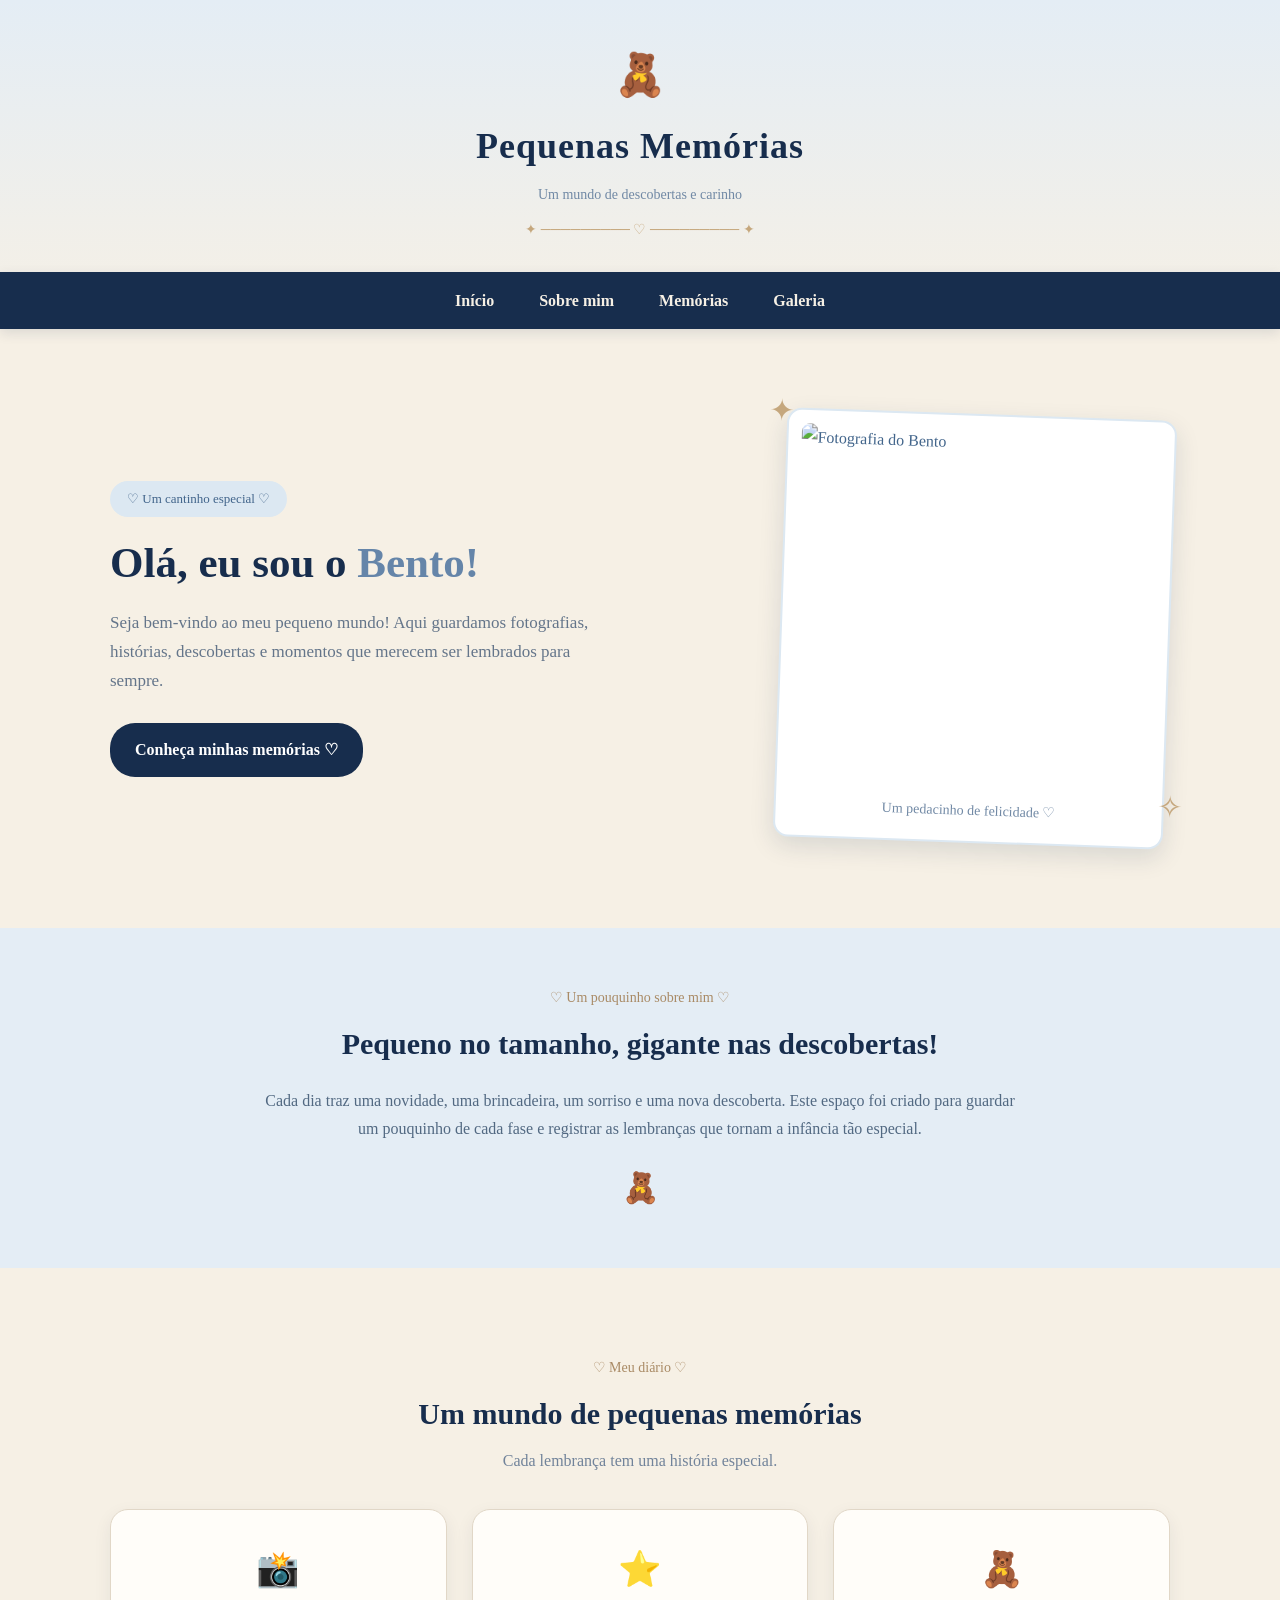
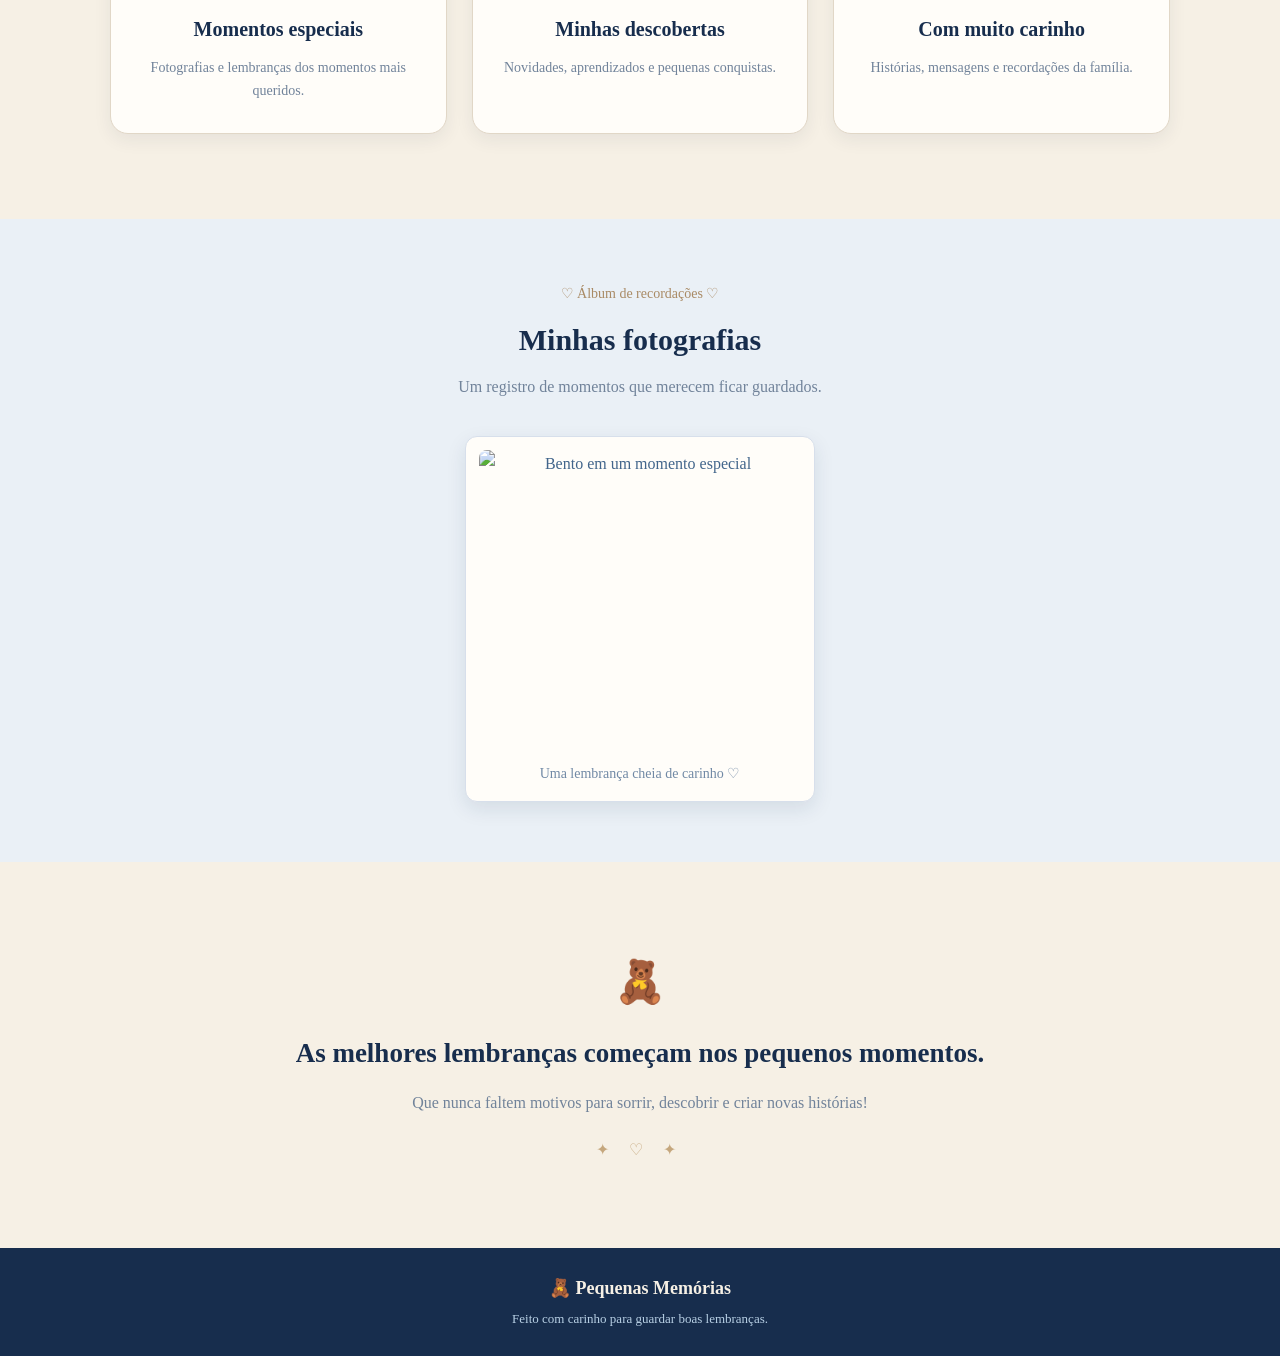
==== index.html @ eced53f0 "Atualiza identidade visual do blog Pequenas Memórias" ====
<!DOCTYPE html>
<html lang="pt-BR">

<head>
    <meta charset="UTF-8">
    <meta name="viewport" content="width=device-width, initial-scale=1.0">

    <meta name="description"
        content="Pequenas Memórias: um diário de infância cheio de carinho e descobertas.">

    <title>Pequenas Memórias | Bento 🧸</title>

    <link rel="stylesheet" href="style.css">
</head>

<body>

    <!-- CABEÇALHO -->
    <header id="inicio">

        <div class="logo">
            <span class="ursinho">🧸</span>

            <h1>Pequenas Memórias</h1>

            <p>Um mundo de descobertas e carinho</p>

            <div class="detalhe-cabecalho">
                ✦ ───────── ♡ ───────── ✦
            </div>
        </div>

        <!-- MENU -->
        <nav>
            <ul>
                <li><a href="#inicio">Início</a></li>
                <li><a href="#sobre">Sobre mim</a></li>
                <li><a href="#memorias">Memórias</a></li>
                <li><a href="#galeria">Galeria</a></li>
            </ul>
        </nav>

    </header>

    <main>

        <!-- APRESENTAÇÃO -->
        <section class="apresentacao">

            <div class="apresentacao-texto">

                <span class="etiqueta">♡ Um cantinho especial ♡</span>

                <h2>Olá, eu sou o <span>Bento!</span></h2>

                <p>
                    Seja bem-vindo ao meu pequeno mundo!
                    Aqui guardamos fotografias, histórias,
                    descobertas e momentos que merecem
                    ser lembrados para sempre.
                </p>

                <a href="#memorias" class="botao">
                    Conheça minhas memórias ♡
                </a>

            </div>

            <div class="foto-principal">

                <span class="estrela estrela-1">✦</span>

                <img src="bento.jpeg" alt="Fotografia do Bento">

                <span class="legenda-foto">
                    Um pedacinho de felicidade ♡
                </span>

                <span class="estrela estrela-2">✧</span>

            </div>

        </section>

        <!-- SOBRE MIM -->
        <section class="sobre" id="sobre">

            <div class="titulo-secao">

                <span>♡ Um pouquinho sobre mim ♡</span>

                <h2>Pequeno no tamanho, gigante nas descobertas!</h2>

            </div>

            <p>
                Cada dia traz uma novidade, uma brincadeira,
                um sorriso e uma nova descoberta.
                Este espaço foi criado para guardar um pouquinho
                de cada fase e registrar as lembranças
                que tornam a infância tão especial.
            </p>

            <span class="decoracao-urso">🧸</span>

        </section>

        <!-- MEMÓRIAS -->
        <section class="memorias" id="memorias">

            <div class="titulo-secao">

                <span>♡ Meu diário ♡</span>

                <h2>Um mundo de pequenas memórias</h2>

                <p>
                    Cada lembrança tem uma história especial.
                </p>

            </div>

            <div class="cards">

                <article class="card">

                    <div class="card-icone">📸</div>

                    <h3>Momentos especiais</h3>

                    <p>
                        Fotografias e lembranças
                        dos momentos mais queridos.
                    </p>

                </article>

                <article class="card">

                    <div class="card-icone">⭐</div>

                    <h3>Minhas descobertas</h3>

                    <p>
                        Novidades, aprendizados e
                        pequenas conquistas.
                    </p>

                </article>

                <article class="card">

                    <div class="card-icone">🧸</div>

                    <h3>Com muito carinho</h3>

                    <p>
                        Histórias, mensagens e
                        recordações da família.
                    </p>

                </article>

            </div>

        </section>

        <!-- GALERIA -->
        <section class="galeria" id="galeria">

            <div class="titulo-secao">

                <span>♡ Álbum de recordações ♡</span>

                <h2>Minhas fotografias</h2>

                <p>
                    Um registro de momentos que merecem
                    ficar guardados.
                </p>

            </div>

            <div class="galeria-destaque">

                <img src="bento.jpeg" alt="Bento em um momento especial">

                <p>Uma lembrança cheia de carinho ♡</p>

            </div>

        </section>

        <!-- MENSAGEM FINAL -->
        <section class="mensagem">

            <span>🧸</span>

            <h2>As melhores lembranças começam nos pequenos momentos.</h2>

            <p>
                Que nunca faltem motivos para sorrir,
                descobrir e criar novas histórias!
            </p>

            <div class="detalhe-final">
                ✦ ♡ ✦
            </div>

        </section>

    </main>

    <!-- RODAPÉ -->
    <footer>

        <p>🧸 Pequenas Memórias</p>

        <span>Feito com carinho para guardar boas lembranças.</span>

    </footer>

</body>
</html>
---- style.css ----
/* =====================================
   RESET GERAL
===================================== */

* {
    margin: 0;
    padding: 0;
    box-sizing: border-box;
}

html {
    scroll-behavior: smooth;
}

body {
    font-family: Georgia, 'Times New Roman', serif;
    background-color: #f6f0e5;
    color: #42658b;
    line-height: 1.7;
}

/* =====================================
   CABEÇALHO
===================================== */

header {
    background: linear-gradient(
        180deg,
        #e4edf5,
        #f6f0e5
    );

    text-align: center;
    padding-top: 25px;
}

.logo {
    padding: 15px;
}

.ursinho {
    font-size: 42px;
    display: block;
    margin-bottom: 5px;
}

.logo h1 {
    color: #172d4d;
    font-size: 36px;
    letter-spacing: 1px;
}

.logo p {
    color: #7189a5;
    font-size: 14px;
    margin-top: 5px;
}

.detalhe-cabecalho {
    color: #c5a77d;
    margin-top: 12px;
    font-size: 14px;
}

/* =====================================
   MENU
===================================== */

nav {
    background-color: #172d4d;
    padding: 15px;
    margin-top: 15px;
    box-shadow: 0 4px 12px rgba(23, 45, 77, 0.12);
}

nav ul {
    list-style: none;

    display: flex;
    justify-content: center;
    align-items: center;

    gap: 45px;
    flex-wrap: wrap;
}

nav a {
    text-decoration: none;
    color: #f6f0e5;
    font-size: 16px;
    font-weight: bold;
    transition: 0.3s;
}

nav a:hover {
    color: #b8d0e5;
}

/* =====================================
   APRESENTAÇÃO
===================================== */

.apresentacao {
    max-width: 1100px;
    margin: 65px auto;
    padding: 20px;

    display: flex;
    align-items: center;
    justify-content: space-between;
    gap: 60px;
}

.apresentacao-texto {
    flex: 1;
}

.etiqueta {
    display: inline-block;

    color: #42658b;
    background-color: #dce8f2;

    padding: 7px 17px;
    border-radius: 25px;

    font-size: 13px;
    margin-bottom: 18px;
}

.apresentacao-texto h2 {
    color: #172d4d;
    font-size: 43px;
    line-height: 1.3;
    margin-bottom: 18px;
}

.apresentacao-texto h2 span {
    color: #6585a9;
}

.apresentacao-texto p {
    font-size: 17px;
    color: #64758a;
    max-width: 480px;
    margin-bottom: 28px;
}

.botao {
    display: inline-block;

    text-decoration: none;

    background-color: #172d4d;
    color: #ffffff;

    padding: 13px 25px;
    border-radius: 25px;

    font-weight: bold;
    transition: 0.3s;
}

.botao:hover {
    background-color: #42658b;
    transform: translateY(-3px);
}

/* =====================================
   FOTO PRINCIPAL
===================================== */

.foto-principal {
    position: relative;
    width: 390px;
    flex-shrink: 0;

    background-color: #ffffff;
    padding: 13px 13px 18px;

    border: 2px solid #dce8f2;
    border-radius: 15px;

    box-shadow: 0 9px 25px rgba(23, 45, 77, 0.13);

    transform: rotate(2deg);
}

.foto-principal img {
    width: 100%;
    height: 360px;

    object-fit: cover;

    display: block;
    border-radius: 9px;
}

.legenda-foto {
    display: block;
    text-align: center;

    color: #7189a5;
    font-size: 14px;

    padding-top: 10px;
}

.estrela {
    position: absolute;
    color: #c5a77d;
    font-size: 30px;
}

.estrela-1 {
    top: -25px;
    left: -20px;
}

.estrela-2 {
    bottom: 15px;
    right: -20px;
}

/* =====================================
   TÍTULOS DAS SEÇÕES
===================================== */

.titulo-secao {
    text-align: center;
    margin-bottom: 35px;
}

.titulo-secao span {
    color: #a98a65;
    font-size: 14px;
}

.titulo-secao h2 {
    color: #172d4d;
    font-size: 30px;
    margin-top: 8px;
}

.titulo-secao p {
    color: #71839a;
    margin-top: 8px;
}

/* =====================================
   SOBRE MIM
===================================== */

.sobre {
    position: relative;

    background-color: #e4edf5;

    padding: 55px 25px;
    text-align: center;
}

.sobre .titulo-secao {
    margin-bottom: 18px;
}

.sobre > p {
    max-width: 750px;
    margin: auto;

    color: #526982;
    font-size: 16px;
}

.decoracao-urso {
    display: block;
    font-size: 30px;
    margin-top: 20px;
}

/* =====================================
   MEMÓRIAS
===================================== */

.memorias {
    max-width: 1100px;
    margin: 65px auto;
    padding: 20px;
}

.cards {
    display: grid;
    grid-template-columns: repeat(3, 1fr);
    gap: 25px;
}

.card {
    background-color: #fffdf9;

    padding: 30px 22px;
    text-align: center;

    border: 1px solid #e1d7c7;
    border-radius: 18px;

    box-shadow: 0 6px 18px rgba(23, 45, 77, 0.07);

    transition: 0.3s;
}

.card:hover {
    transform: translateY(-6px);
    box-shadow: 0 10px 23px rgba(23, 45, 77, 0.13);
}

.card-icone {
    font-size: 35px;
    margin-bottom: 12px;
}

.card h3 {
    color: #172d4d;
    font-size: 20px;
    margin-bottom: 10px;
}

.card p {
    color: #71839a;
    font-size: 14px;
}

/* =====================================
   GALERIA
===================================== */

.galeria {
    background-color: #eaf0f6;
    padding: 60px 20px;
    text-align: center;
}

.galeria-destaque {
    max-width: 350px;
    margin: auto;

    background-color: #fffdf9;
    padding: 13px;

    border: 1px solid #d7dfeb;
    border-radius: 12px;

    box-shadow: 0 7px 20px rgba(23, 45, 77, 0.10);
}

.galeria-destaque img {
    width: 100%;
    height: 300px;

    object-fit: cover;

    display: block;
    border-radius: 8px;
}

.galeria-destaque p {
    color: #7189a5;
    padding: 12px 5px 3px;
    font-size: 14px;
}

/* =====================================
   MENSAGEM FINAL
===================================== */

.mensagem {
    text-align: center;

    max-width: 750px;
    margin: 65px auto;
    padding: 20px;
}

.mensagem span {
    font-size: 42px;
}

.mensagem h2 {
    color: #172d4d;
    font-size: 27px;
    margin: 12px 0;
}

.mensagem p {
    color: #71839a;
}

.detalhe-final {
    color: #c5a77d;
    margin-top: 20px;
    letter-spacing: 8px;
}

/* =====================================
   RODAPÉ
===================================== */

footer {
    background-color: #172d4d;
    text-align: center;
    padding: 25px 15px;
}

footer p {
    color: #f6f0e5;
    font-size: 18px;
    font-weight: bold;
}

footer span {
    color: #b8d0e5;
    font-size: 13px;
}

/* =====================================
   RESPONSIVIDADE
===================================== */

@media (max-width: 768px) {

    .logo h1 {
        font-size: 28px;
    }

    nav ul {
        gap: 20px;
    }

    nav a {
        font-size: 14px;
    }

    .apresentacao {
        flex-direction: column-reverse;
        text-align: center;
        gap: 35px;
        margin: 35px auto;
    }

    .apresentacao-texto p {
        margin-left: auto;
        margin-right: auto;
    }

    .apresentacao-texto h2 {
        font-size: 34px;
    }

    .foto-principal {
        width: min(100%, 340px);
    }

    .foto-principal img {
        height: 320px;
    }

    .cards {
        grid-template-columns: 1fr;
    }

    .titulo-secao h2 {
        font-size: 25px;
    }

    .sobre {
        padding: 40px 22px;
    }

    .mensagem {
        margin: 40px auto;
    }
}

@media (max-width: 400px) {

    nav ul {
        gap: 12px;
    }

    nav a {
        font-size: 13px;
    }

    .apresentacao-texto h2 {
        font-size: 29px;
    }
}
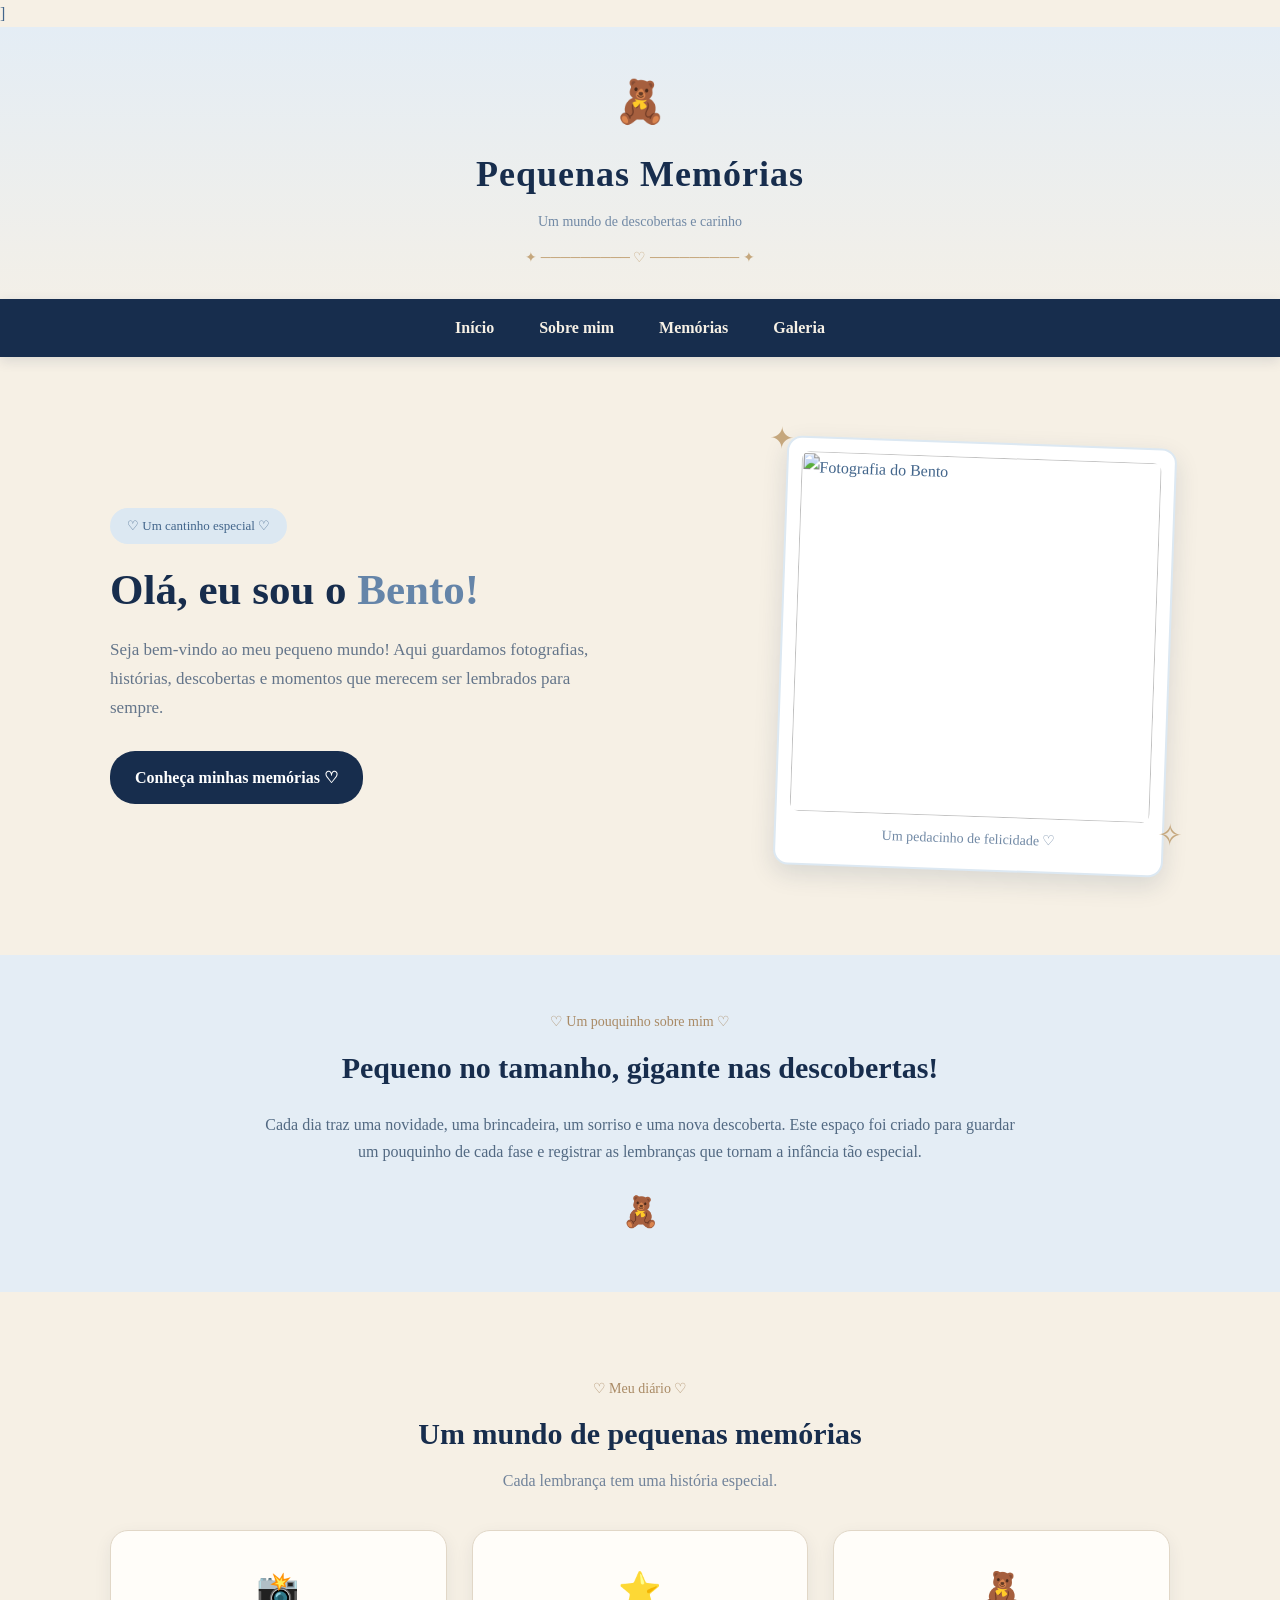
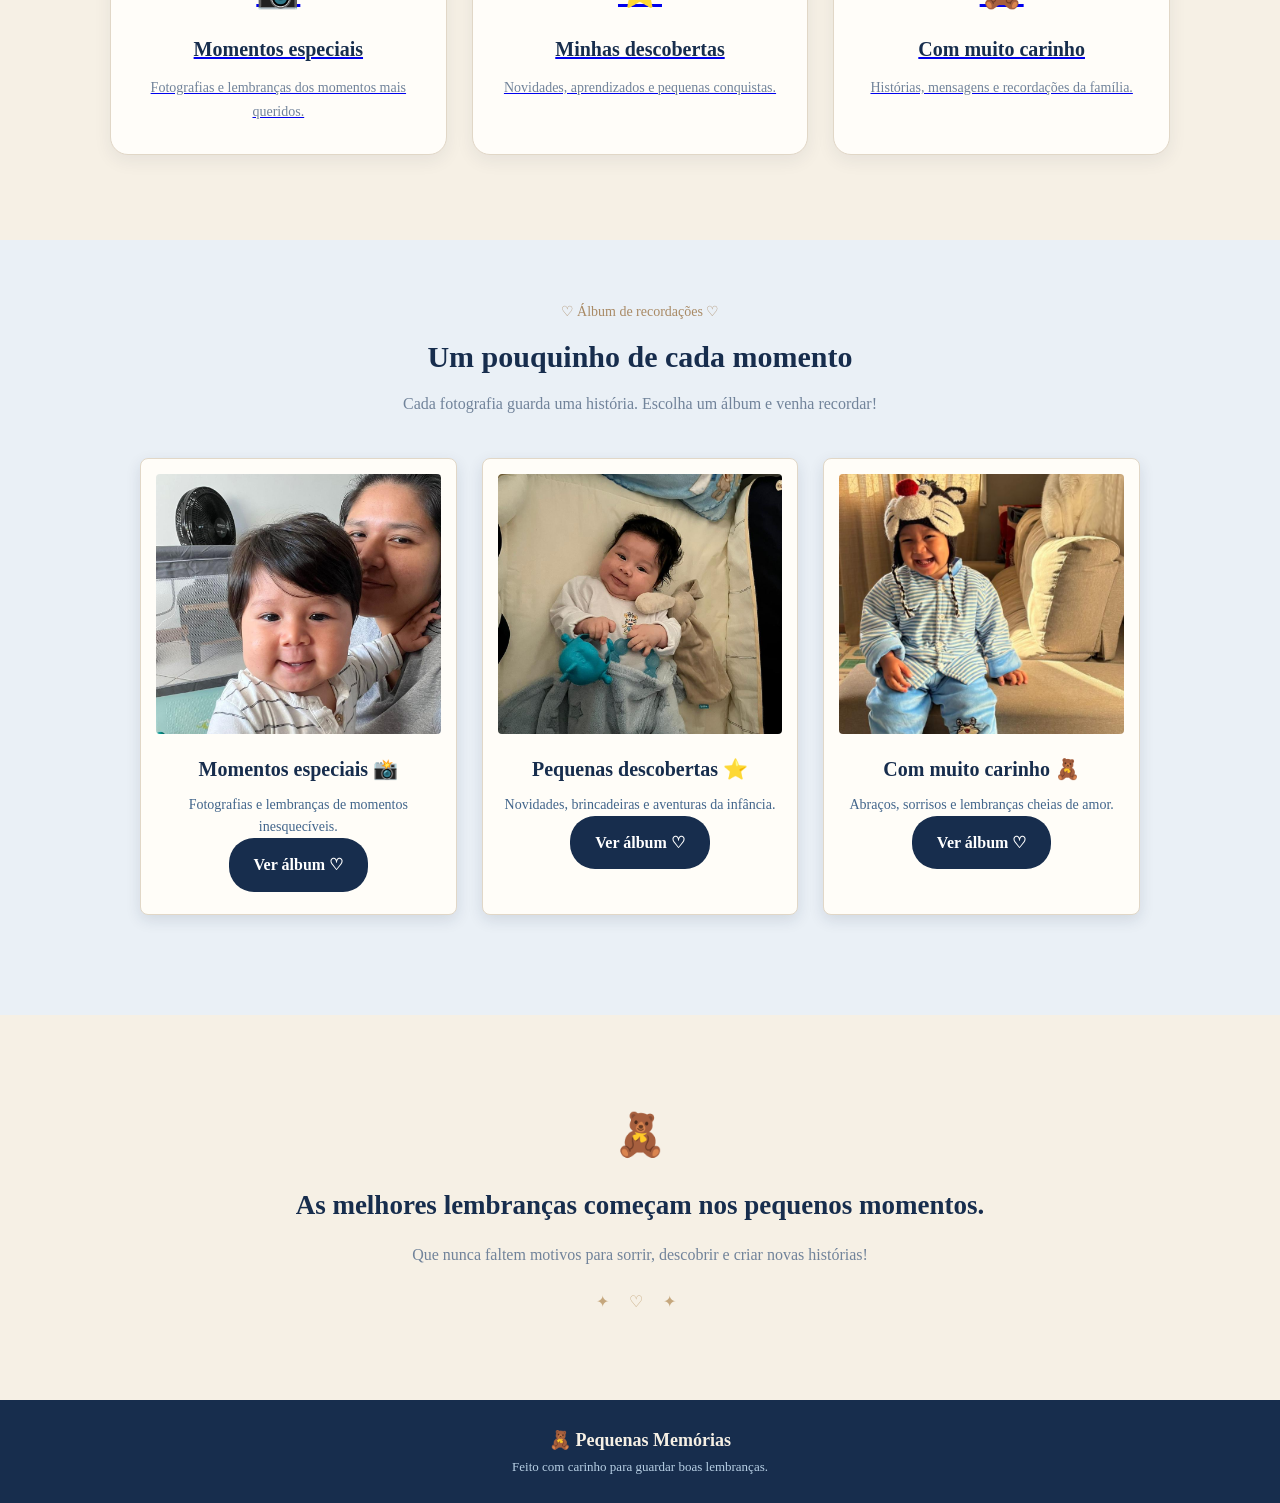
==== commit 9a6ce04d: "Atualiza blog Pequenas Memórias e adiciona galeria" ====
--- a/index.html
+++ b/index.html
@@ -1,4 +1,4 @@
-
+]
 <!DOCTYPE html>
 <html lang="pt-BR">
 
@@ -37,7 +37,7 @@
                 <li><a href="#inicio">Início</a></li>
                 <li><a href="#sobre">Sobre mim</a></li>
                 <li><a href="#memorias">Memórias</a></li>
-                <li><a href="#galeria">Galeria</a></li>
+                <li><a href="galeria.html">Galeria</a></li>
             </ul>
         </nav>
 
@@ -123,7 +123,8 @@
 
             <div class="cards">
 
-                <article class="card">
+                <!-- CARTÃO 1 -->
+                <a href="momentos.html" class="card">
 
                     <div class="card-icone">📸</div>
 
@@ -134,9 +135,10 @@
                         dos momentos mais queridos.
                     </p>
 
-                </article>
-
-                <article class="card">
+                </a>
+
+                <!-- CARTÃO 2 -->
+                <a href="descobertas.html" class="card">
 
                     <div class="card-icone">⭐</div>
 
@@ -147,9 +149,10 @@
                         pequenas conquistas.
                     </p>
 
-                </article>
-
-                <article class="card">
+                </a>
+
+                <!-- CARTÃO 3 -->
+                <a href="carinho.html" class="card">
 
                     <div class="card-icone">🧸</div>
 
@@ -160,35 +163,89 @@
                         recordações da família.
                     </p>
 
-                </article>
-
-            </div>
-
-        </section>
-
-        <!-- GALERIA -->
-        <section class="galeria" id="galeria">
-
-            <div class="titulo-secao">
-
-                <span>♡ Álbum de recordações ♡</span>
-
-                <h2>Minhas fotografias</h2>
-
-                <p>
-                    Um registro de momentos que merecem
-                    ficar guardados.
-                </p>
-
-            </div>
-
-            <div class="galeria-destaque">
-
-                <img src="bento.jpeg" alt="Bento em um momento especial">
-
-                <p>Uma lembrança cheia de carinho ♡</p>
-
-            </div>
+                </a>
+
+            </div>
+
+        </section>
+
+        
+<!-- GALERIA -->
+<section class="galeria" id="galeria">
+
+    <div class="titulo-secao">
+
+        <span>♡ Álbum de recordações ♡</span>
+
+        <h2>Um pouquinho de cada momento</h2>
+
+        <p>
+            Cada fotografia guarda uma história.
+            Escolha um álbum e venha recordar!
+        </p>
+
+    </div>
+
+    <div class="cards">
+
+        <!-- ÁLBUM 1 -->
+        <article class="card">
+
+            <img src="Blog-Imagens/galeria1.jpg.jpg"
+                alt="Uma lembrança especial do Bento">
+
+            <h3>Momentos especiais 📸</h3>
+
+            <p>
+                Fotografias e lembranças
+                de momentos inesquecíveis.
+            </p>
+
+            <a href="momentos.html" class="botao">
+                Ver álbum ♡
+            </a>
+
+        </article>
+
+        <!-- ÁLBUM 2 -->
+        <article class="card">
+
+            <img src="Blog-Imagens/momento2.jpeg.png"
+                alt="Bento em uma descoberta">
+
+            <h3>Pequenas descobertas ⭐</h3>
+
+            <p>
+                Novidades, brincadeiras e
+                aventuras da infância.
+            </p>
+
+            <a href="descobertas.html" class="botao">
+                Ver álbum ♡
+            </a>
+
+        </article>
+
+        <!-- ÁLBUM 3 -->
+        <article class="card">
+
+            <img src="Blog-Imagens/carinho1.jpeg.jpg"
+                alt="Uma lembrança cheia de carinho">
+
+            <h3>Com muito carinho 🧸</h3>
+
+            <p>
+                Abraços, sorrisos e lembranças
+                cheias de amor.
+            </p>
+
+            <a href="carinho.html" class="botao">
+                Ver álbum ♡
+            </a>
+
+        </article>
+
+    </div>
 
         </section>
 
--- a/style.css
+++ b/style.css
@@ -495,3 +495,257 @@
         font-size: 29px;
     }
 }
+
+/* ÁLBUM DE MOMENTOS ESPECIAIS */
+
+.galeria .cards {
+    display: grid;
+    grid-template-columns: repeat(3, 1fr);
+    gap: 25px;
+    max-width: 1000px;
+    margin: 40px auto;
+}
+
+
+.galeria .card {
+    background-color: #fffdf8;
+    padding: 15px 15px 22px;
+    border-radius: 8px;
+    text-align: center;
+    box-shadow: 0 5px 15px rgba(23, 45, 77, 0.12);
+    transition: transform 0.3s ease, box-shadow 0.3s ease;
+}
+
+.galeria .card:hover {
+    transform: translateY(-6px) rotate(-1deg);
+    box-shadow: 0 10px 22px rgba(23, 45, 77, 0.16);
+}
+
+.galeria .card img {
+    width: 100%;
+    height: 260px;
+    object-fit: cover;
+    border-radius: 4px;
+    display: block;
+    cursor: pointer;
+}
+
+.galeria .card h3 {
+    color: #172D4D;
+    margin: 18px 0 8px;
+    font-family: Georgia, serif;
+}
+
+.galeria .card p {
+    color: #42658B;
+    font-size: 14px;
+    line-height: 1.6;
+}
+
+/* AJUSTE PARA CELULAR */
+
+@media (max-width: 700px) {
+    .galeria .cards {
+        grid-template-columns: 1fr;
+        max-width: 380px;
+    }
+}
+
+
+/* FOTOGRAFIA AMPLIADA */
+
+.galeria .card img {
+    cursor: pointer;
+    transition: transform 0.3s ease;
+}
+
+.galeria .card img:hover {
+    transform: scale(1.03);
+}
+
+.lightbox {
+    display: none;
+    position: fixed;
+    inset: 0;
+    background: rgba(10, 20, 35, 0.85);
+    z-index: 9999;
+    justify-content: center;
+    align-items: center;
+    padding: 25px;
+}
+
+.lightbox.ativo {
+    display: flex;
+}
+
+.lightbox img {
+    max-width: 90%;
+    max-height: 85vh;
+    object-fit: contain;
+    border-radius: 15px;
+    box-shadow: 0 5px 25px rgba(0, 0, 0, 0.3);
+}
+
+.fechar-lightbox {
+    position: absolute;
+    top: 20px;
+    right: 30px;
+    background: #F6F0E5;
+    color: #172D4D;
+    border: none;
+    border-radius: 50%;
+    width: 42px;
+    height: 42px;
+    font-size: 30px;
+    cursor: pointer;
+}
+
+/* SETAS DO ÁLBUM */
+
+.seta-lightbox {
+    position: absolute;
+    top: 50%;
+    transform: translateY(-50%);
+    background-color: #F6F0E5;
+    color: #172D4D;
+    border: none;
+    border-radius: 50%;
+    width: 48px;
+    height: 48px;
+    font-size: 22px;
+    cursor: pointer;
+    transition: 0.3s;
+}
+
+.seta-lightbox:hover {
+    background-color: #B8D0E5;
+    transform: translateY(-50%) scale(1.1);
+}
+
+.seta-lightbox.anterior {
+    left: 25px;
+}
+
+.seta-lightbox.proximo {
+    right: 25px;
+}
+
+/* CONTADOR DE FOTOGRAFIAS */
+
+.contador-lightbox {
+    position: absolute;
+    bottom: 20px;
+    color: #F6F0E5;
+    font-size: 15px;
+    font-weight: bold;
+}
+
+/* AJUSTE PARA CELULARES */
+
+@media (max-width: 600px) {
+    .seta-lightbox {
+        width: 38px;
+        height: 38px;
+        font-size: 17px;
+    }
+
+    .seta-lightbox.anterior {
+        left: 8px;
+    }
+
+    .seta-lightbox.proximo {
+        right: 8px;
+    }
+
+    .lightbox img {
+        max-width: 78%;
+    }
+}
+
+/* FILTROS DO ÁLBUM */
+
+.filtros-album {
+    display: flex;
+    justify-content: center;
+    align-items: center;
+    flex-wrap: wrap;
+    gap: 12px;
+    margin: 35px auto;
+    padding: 0 15px;
+}
+
+.filtro-btn {
+    background-color: #F6F0E5;
+    color: #172D4D;
+    border: 1px solid #B8D0E5;
+    padding: 10px 20px;
+    border-radius: 25px;
+    font-family: Georgia, serif;
+    font-size: 14px;
+    cursor: pointer;
+    transition: 0.3s ease;
+}
+
+.filtro-btn:hover {
+    background-color: #B8D0E5;
+    transform: translateY(-2px);
+}
+
+.filtro-btn.ativo {
+    background-color: #172D4D;
+    color: #F6F0E5;
+    border-color: #172D4D;
+}
+
+@media (max-width: 600px) {
+    .filtros-album {
+        gap: 8px;
+    }
+
+    .filtro-btn {
+        padding: 9px 14px;
+        font-size: 13px;
+    }
+}
+
+/* =====================================
+   GALERIA DE VÍDEOS
+===================================== */
+
+.videos {
+    padding: 60px 20px;
+    text-align: center;
+}
+
+.videos-container {
+    display: grid;
+    grid-template-columns: repeat(2, minmax(0, 1fr));
+    gap: 25px;
+    max-width: 1000px;
+    margin: 40px auto;
+}
+
+.video-card {
+    background-color: #fffdf8;
+    padding: 15px;
+    border-radius: 8px;
+    box-shadow: 0 5px 15px rgba(23, 45, 77, 0.12);
+}
+
+.video-card video {
+    width: 100%;
+    border-radius: 5px;
+    display: block;
+}
+
+.video-card h3 {
+    color: #172D4D;
+    margin-top: 15px;
+    font-family: Georgia, serif;
+}
+
+@media (max-width: 700px) {
+    .videos-container {
+        grid-template-columns: 1fr;
+    }
+}
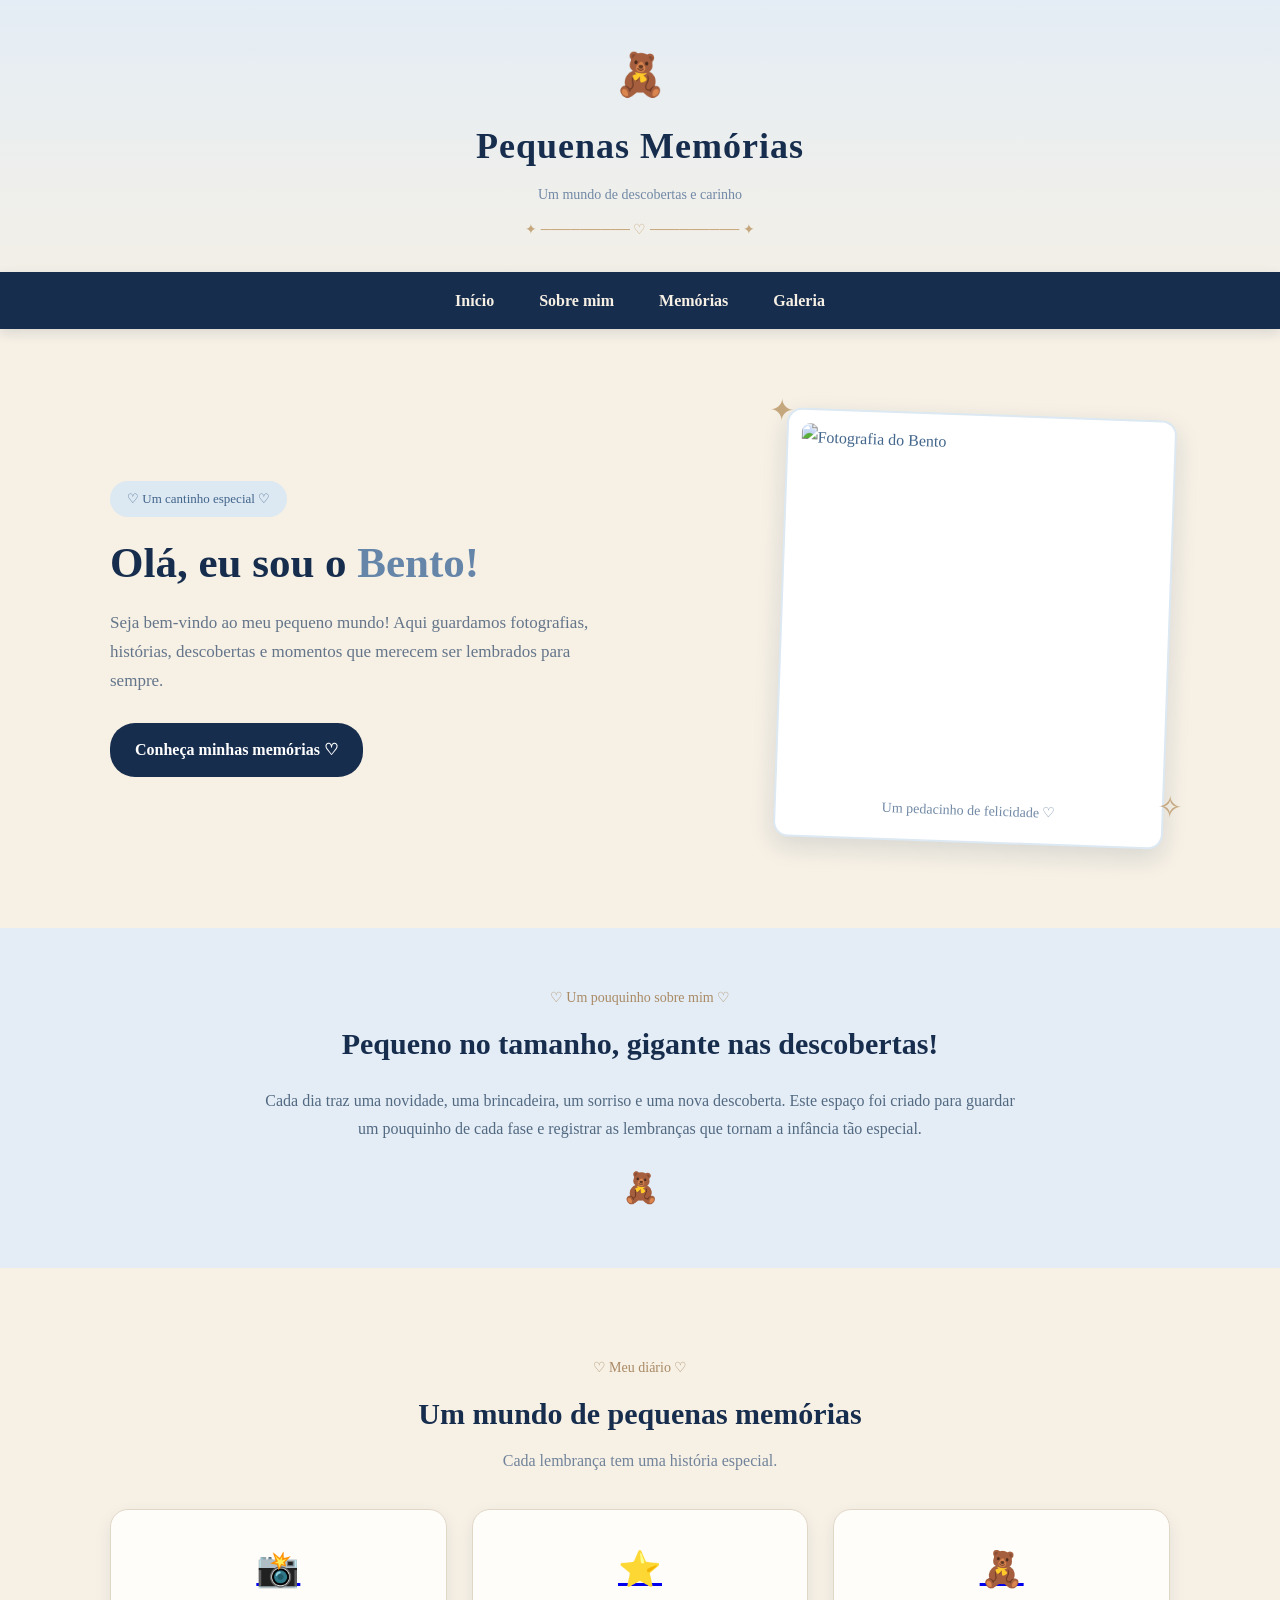
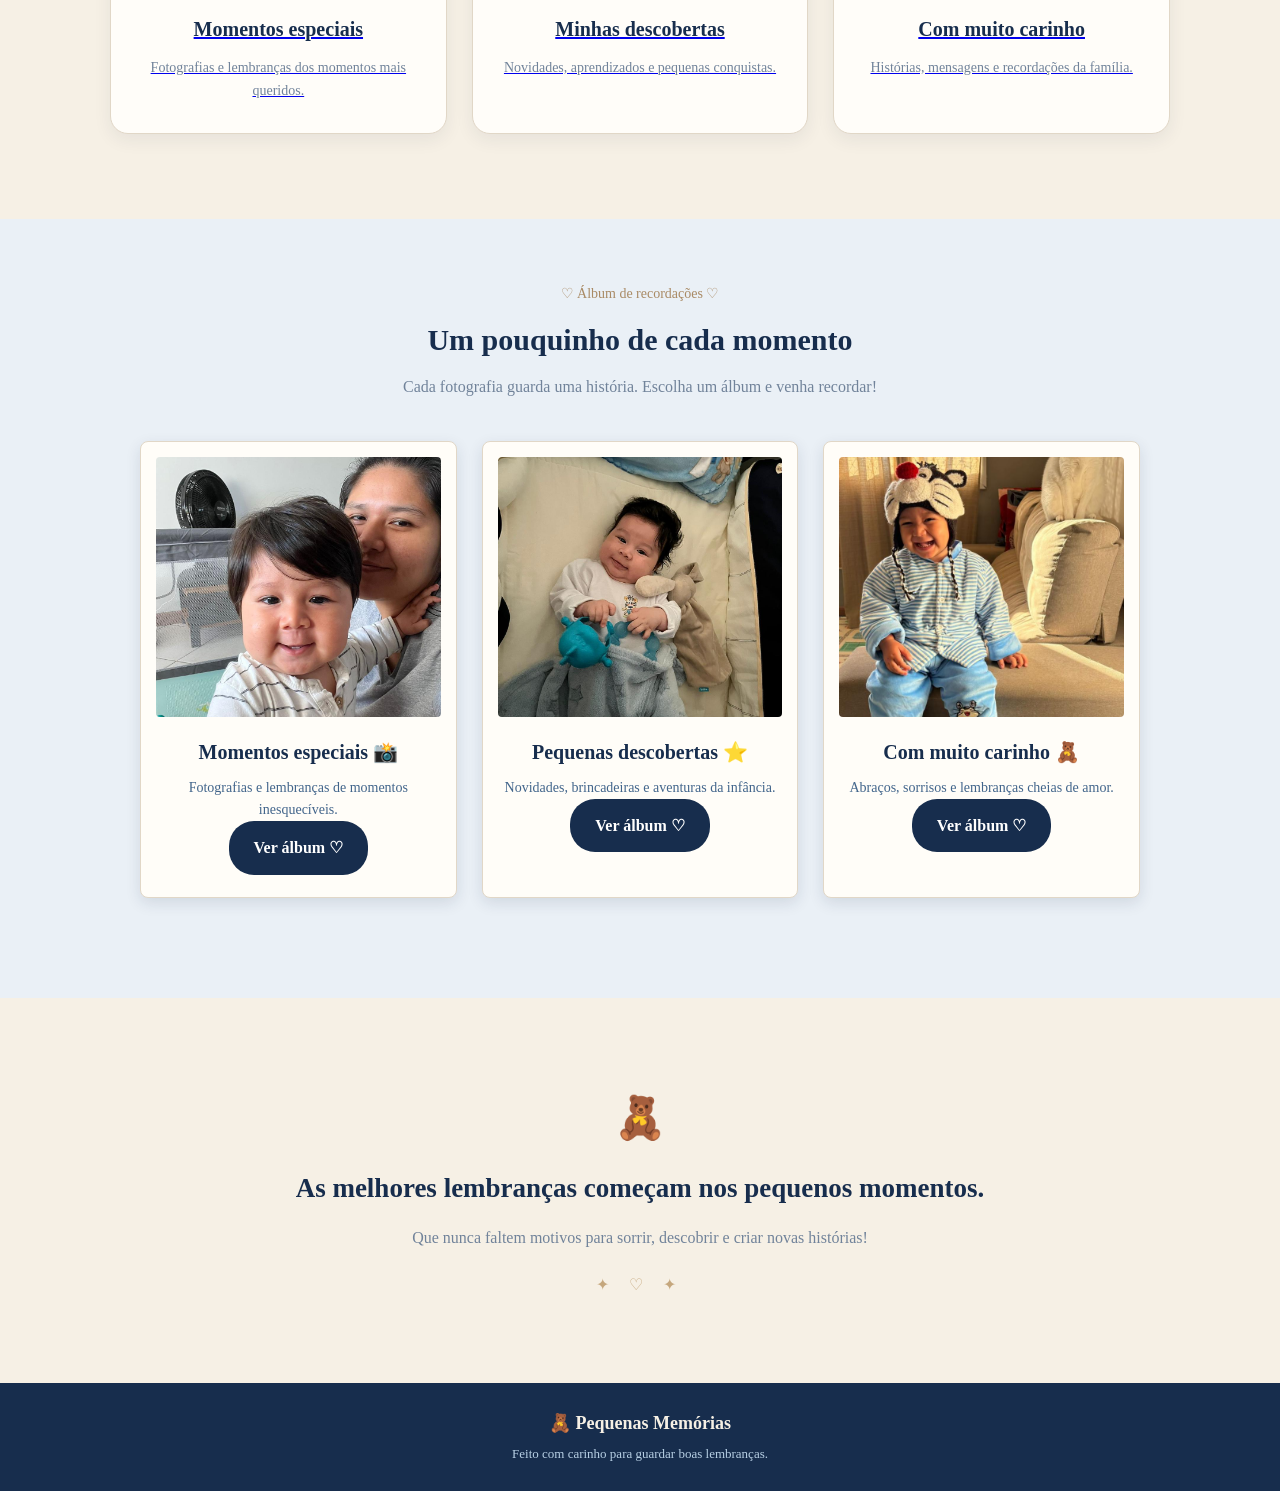
==== commit abffb265: "Adiciona fotos e atualiza carrossel da galeria" ====
--- a/index.html
+++ b/index.html
@@ -1,4 +1,4 @@
-]
+
 <!DOCTYPE html>
 <html lang="pt-BR">
 
--- a/style.css
+++ b/style.css
@@ -712,40 +712,154 @@
    GALERIA DE VÍDEOS
 ===================================== */
 
+
+/* =====================================
+   GALERIA DE VÍDEOS
+===================================== */
+
 .videos {
-    padding: 60px 20px;
+    padding: 45px 20px;
     text-align: center;
 }
 
 .videos-container {
     display: grid;
-    grid-template-columns: repeat(2, minmax(0, 1fr));
+    grid-template-columns: repeat(2, minmax(0, 320px));
+    justify-content: center;
     gap: 25px;
-    max-width: 1000px;
-    margin: 40px auto;
+    max-width: 750px;
+    margin: 35px auto;
 }
 
 .video-card {
     background-color: #fffdf8;
-    padding: 15px;
-    border-radius: 8px;
+    padding: 12px;
+    border-radius: 10px;
     box-shadow: 0 5px 15px rgba(23, 45, 77, 0.12);
+    transition: transform 0.3s ease;
+}
+
+.video-card:hover {
+    transform: translateY(-5px);
 }
 
 .video-card video {
     width: 100%;
-    border-radius: 5px;
+    height: 200px;
+    object-fit: cover;
+    border-radius: 6px;
     display: block;
+    background-color: #172D4D;
 }
 
 .video-card h3 {
     color: #172D4D;
-    margin-top: 15px;
+    margin-top: 14px;
     font-family: Georgia, serif;
+    font-size: 16px;
 }
 
 @media (max-width: 700px) {
     .videos-container {
-        grid-template-columns: 1fr;
-    }
-}
+        grid-template-columns: minmax(0, 320px);
+    }
+
+    .video-card video {
+        height: 190px;
+    }
+}
+/* =====================================
+   CARROSSEL DE FOTOGRAFIAS
+===================================== */
+
+.carrossel-area {
+    display: flex;
+    align-items: center;
+    justify-content: center;
+    gap: 18px;
+    max-width: 1100px;
+    margin: 40px auto 20px;
+    padding: 0 15px;
+}
+
+.carrossel-janela {
+    width: 100%;
+    max-width: 950px;
+    overflow: hidden;
+    padding: 15px 5px 25px;
+}
+
+.carrossel-fotos {
+    display: flex;
+    gap: 25px;
+    transition: transform 0.5s ease;
+}
+
+.carrossel-fotos .card {
+    flex: 0 0 calc((100% - 50px) / 3);
+    min-width: 0;
+    background-color: #fffdf8;
+    padding: 12px 12px 20px;
+    border-radius: 8px;
+    box-shadow: 0 5px 15px rgba(23, 45, 77, 0.13);
+    text-align: center;
+}
+
+.carrossel-fotos .card img {
+    width: 100%;
+    height: 230px;
+    object-fit: cover;
+    border-radius: 4px;
+    display: block;
+    cursor: pointer;
+}
+
+.carrossel-fotos .card h3 {
+    color: #172d4d;
+    font-family: Georgia, serif;
+    font-size: 15px;
+    margin-top: 15px;
+}
+
+.seta-carrossel {
+    width: 42px;
+    height: 42px;
+    flex-shrink: 0;
+    border: none;
+    border-radius: 50%;
+    background-color: #172d4d;
+    color: #fffdf8;
+    font-size: 18px;
+    cursor: pointer;
+}
+
+.seta-carrossel:hover {
+    background-color: #42658b;
+}
+
+.indicacao-carrossel {
+    color: #42658b;
+    font-size: 13px;
+    text-align: center;
+    margin-top: 5px;
+}
+
+@media (max-width: 700px) {
+    .carrossel-area {
+        gap: 8px;
+    }
+
+    .carrossel-fotos .card {
+        flex: 0 0 100%;
+    }
+
+    .carrossel-fotos .card img {
+        height: 250px;
+    }
+
+    .seta-carrossel {
+        width: 35px;
+        height: 35px;
+        font-size: 15px;
+    }
+}
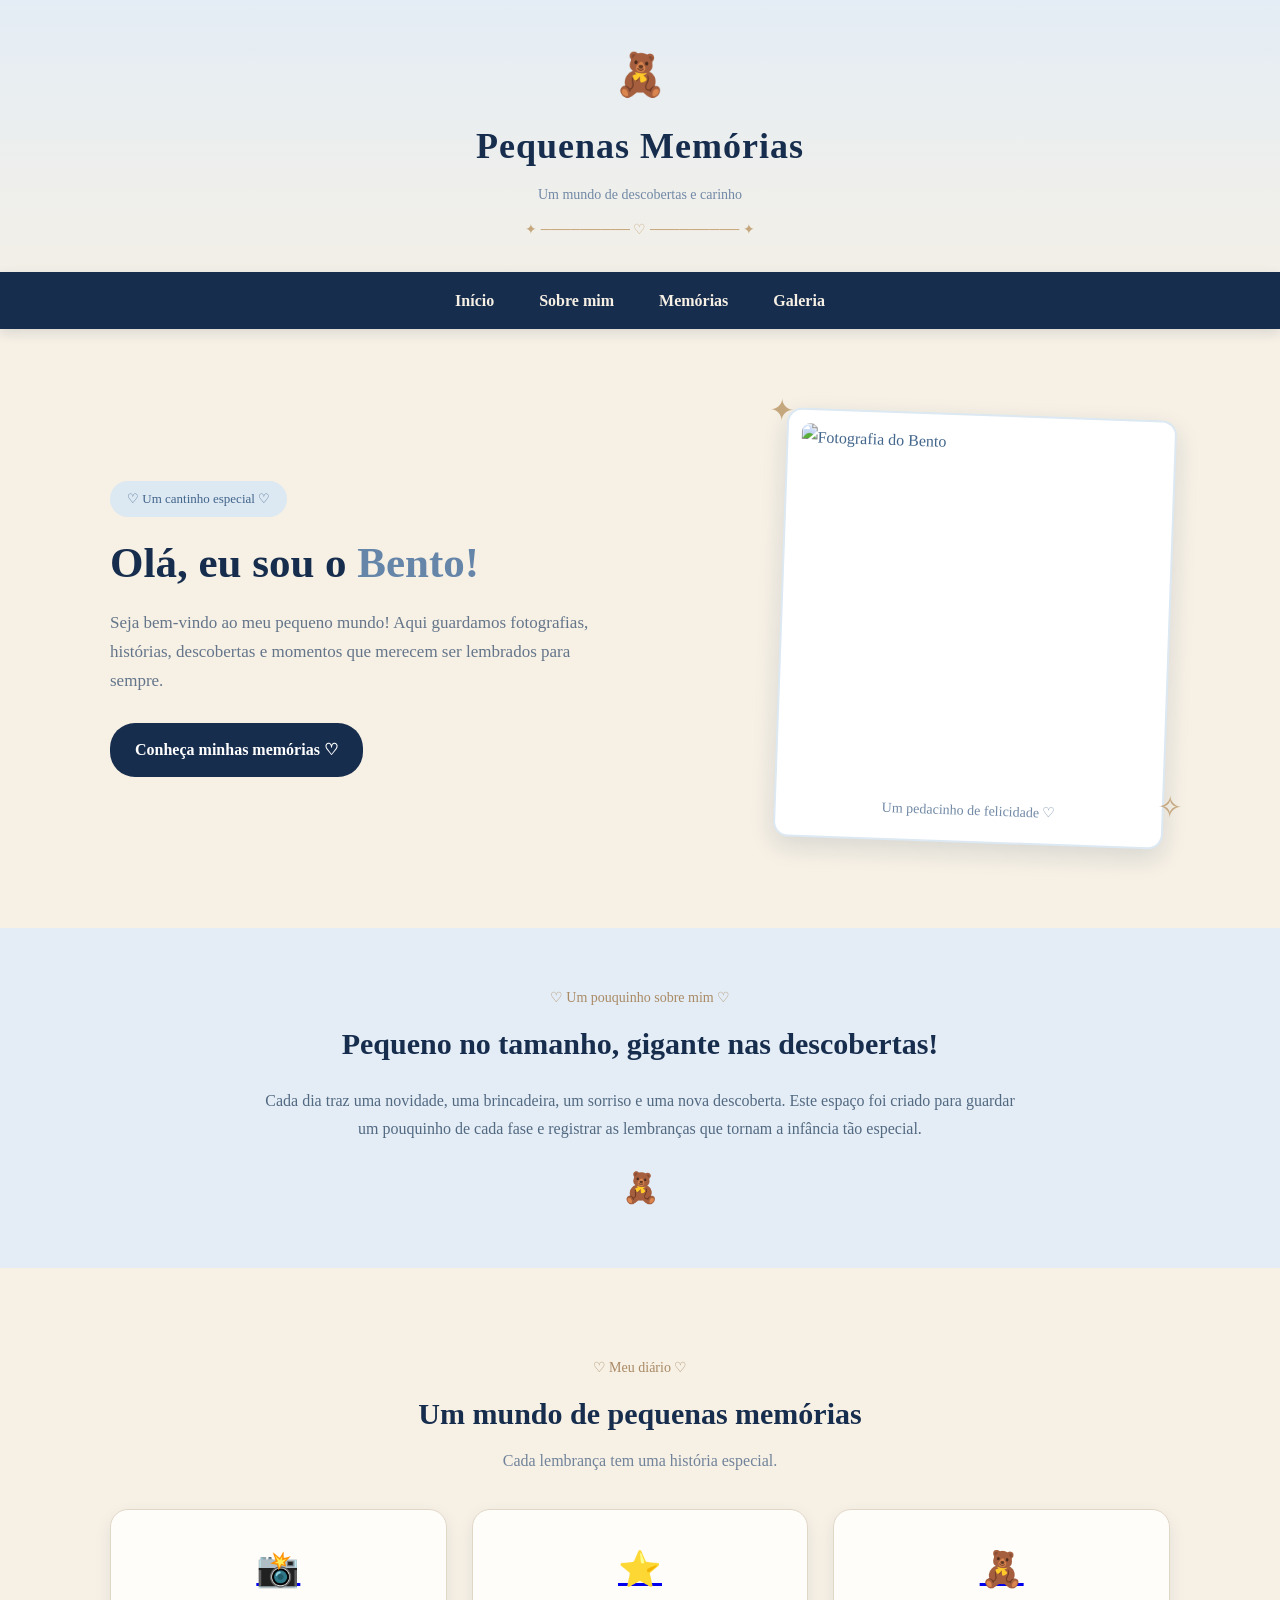
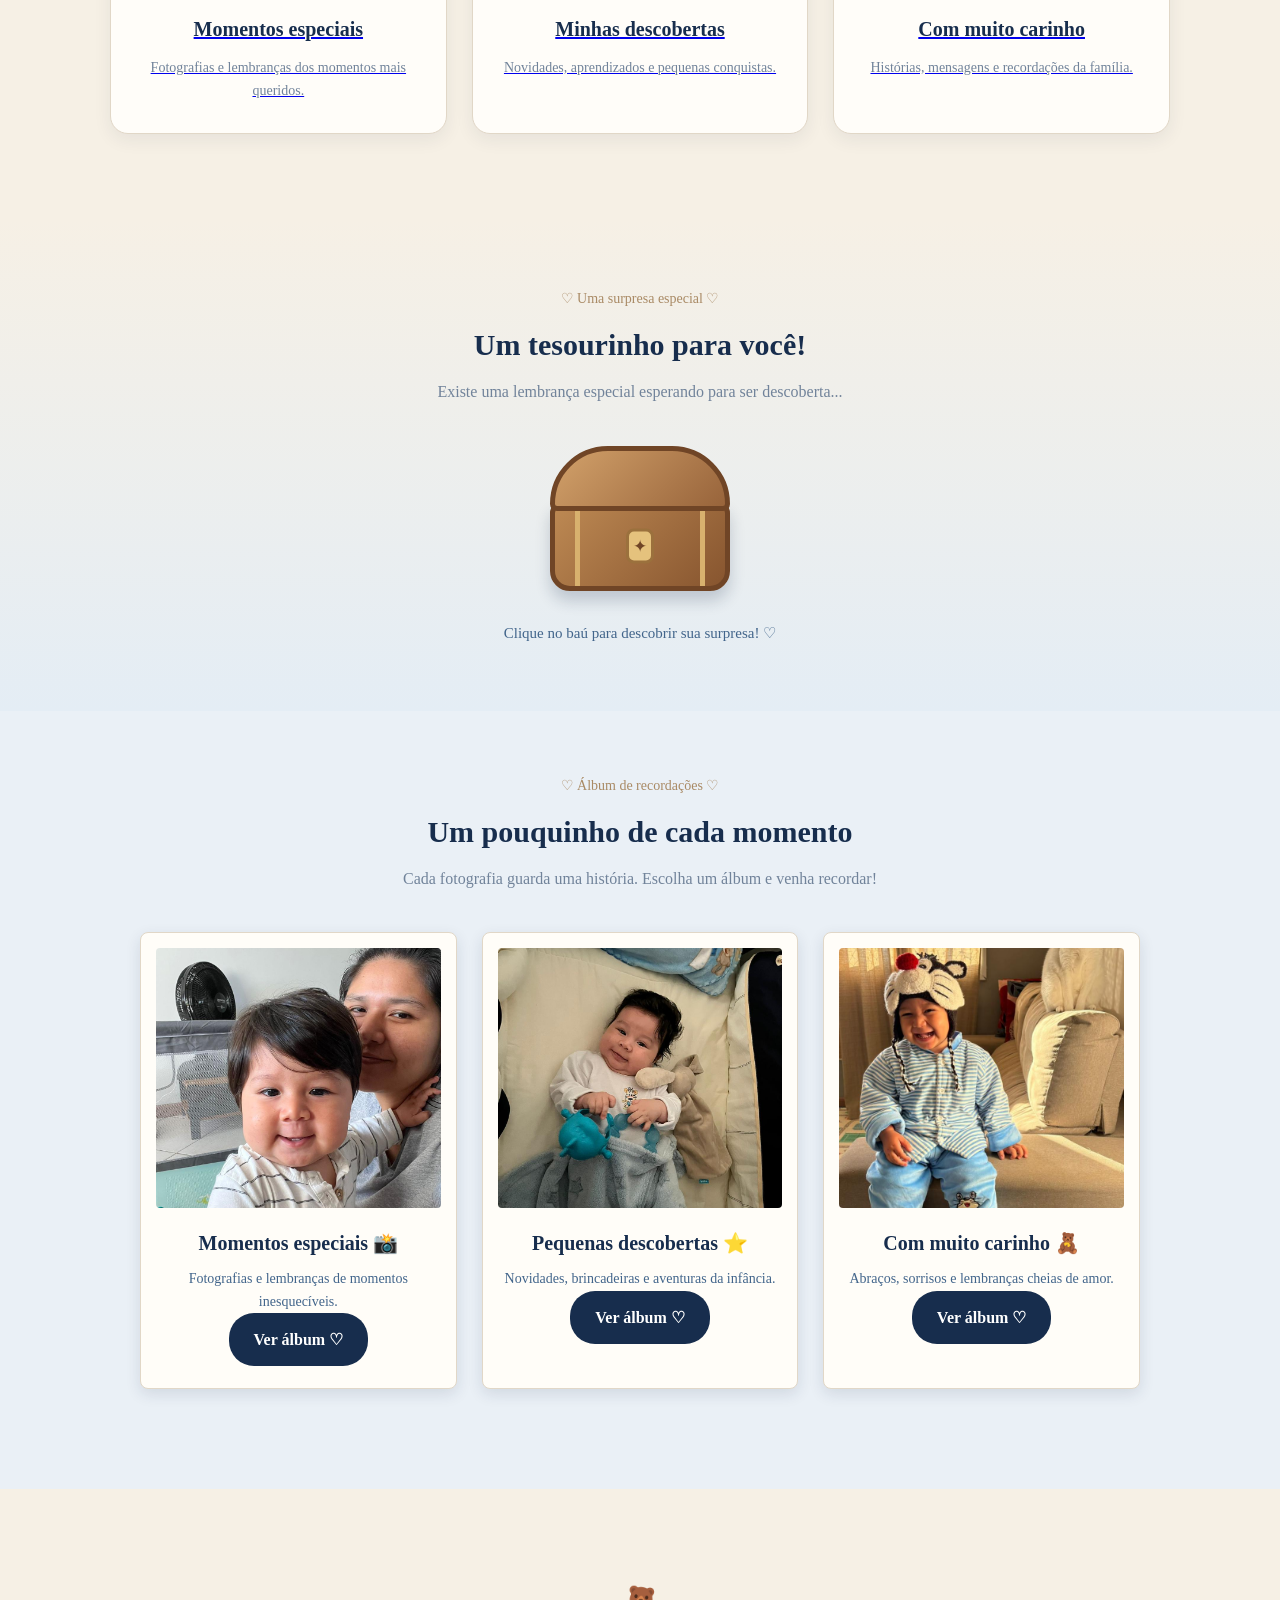
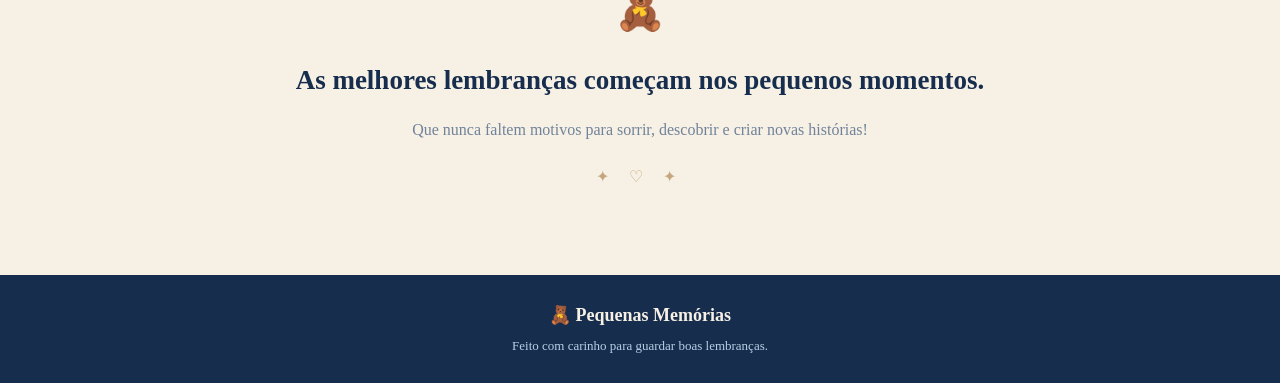
==== commit 0e8304f5: "Add bau de surpresas na pagina inicial" ====
--- a/index.html
+++ b/index.html
@@ -169,83 +169,135 @@
 
         </section>
 
-        
-<!-- GALERIA -->
-<section class="galeria" id="galeria">
-
-    <div class="titulo-secao">
-
-        <span>♡ Álbum de recordações ♡</span>
-
-        <h2>Um pouquinho de cada momento</h2>
-
-        <p>
-            Cada fotografia guarda uma história.
-            Escolha um álbum e venha recordar!
-        </p>
-
-    </div>
-
-    <div class="cards">
-
-        <!-- ÁLBUM 1 -->
-        <article class="card">
-
-            <img src="Blog-Imagens/galeria1.jpg.jpg"
-                alt="Uma lembrança especial do Bento">
-
-            <h3>Momentos especiais 📸</h3>
-
-            <p>
-                Fotografias e lembranças
-                de momentos inesquecíveis.
-            </p>
-
-            <a href="momentos.html" class="botao">
-                Ver álbum ♡
-            </a>
-
-        </article>
-
-        <!-- ÁLBUM 2 -->
-        <article class="card">
-
-            <img src="Blog-Imagens/momento2.jpeg.png"
-                alt="Bento em uma descoberta">
-
-            <h3>Pequenas descobertas ⭐</h3>
-
-            <p>
-                Novidades, brincadeiras e
-                aventuras da infância.
-            </p>
-
-            <a href="descobertas.html" class="botao">
-                Ver álbum ♡
-            </a>
-
-        </article>
-
-        <!-- ÁLBUM 3 -->
-        <article class="card">
-
-            <img src="Blog-Imagens/carinho1.jpeg.jpg"
-                alt="Uma lembrança cheia de carinho">
-
-            <h3>Com muito carinho 🧸</h3>
-
-            <p>
-                Abraços, sorrisos e lembranças
-                cheias de amor.
-            </p>
-
-            <a href="carinho.html" class="botao">
-                Ver álbum ♡
-            </a>
-
-        </article>
-
-    </div>
+        <!-- BAÚ DE SURPRESAS -->
+        <section class="bau-surpresas" id="surpresas">
+
+            <div class="titulo-secao">
+
+                <span>♡ Uma surpresa especial ♡</span>
+
+                <h2>Um tesourinho para você!</h2>
+
+                <p>
+                    Existe uma lembrança especial esperando
+                    para ser descoberta...
+                </p>
+
+            </div>
+
+            <div class="bau-container">
+
+                <button class="bau-botao" id="abrirBau" type="button"
+                    aria-label="Abrir o baú de surpresas">
+
+                    <span class="bau-luz"></span>
+
+                    <span class="bau-tampa"></span>
+
+                    <span class="bau-corpo">
+                        <span class="bau-fechadura">✦</span>
+                    </span>
+
+                </button>
+
+                <p class="bau-instrucao" id="bauInstrucao">
+                    Clique no baú para descobrir sua surpresa! ♡
+                </p>
+
+                <div class="surpresa-conteudo" id="surpresaConteudo" hidden>
+
+                    <img id="fotoSurpresa" src=""
+                        alt="Lembrança especial do Bento">
+
+                    <h3 id="mensagemSurpresa"></h3>
+
+                    <p>
+                        Uma pequena lembrança para guardar
+                        no coração. ♡
+                    </p>
+
+                </div>
+
+            </div>
+
+        </section>
+
+        <!-- GALERIA -->
+        <section class="galeria" id="galeria">
+
+            <div class="titulo-secao">
+
+                <span>♡ Álbum de recordações ♡</span>
+
+                <h2>Um pouquinho de cada momento</h2>
+
+                <p>
+                    Cada fotografia guarda uma história.
+                    Escolha um álbum e venha recordar!
+                </p>
+
+            </div>
+
+            <div class="cards">
+
+                <!-- ÁLBUM 1 -->
+                <article class="card">
+
+                    <img src="Blog-Imagens/galeria1.jpg.jpg"
+                        alt="Uma lembrança especial do Bento">
+
+                    <h3>Momentos especiais 📸</h3>
+
+                    <p>
+                        Fotografias e lembranças
+                        de momentos inesquecíveis.
+                    </p>
+
+                    <a href="momentos.html" class="botao">
+                        Ver álbum ♡
+                    </a>
+
+                </article>
+
+                <!-- ÁLBUM 2 -->
+                <article class="card">
+
+                    <img src="Blog-Imagens/momento2.jpeg.png"
+                        alt="Bento em uma descoberta">
+
+                    <h3>Pequenas descobertas ⭐</h3>
+
+                    <p>
+                        Novidades, brincadeiras e
+                        aventuras da infância.
+                    </p>
+
+                    <a href="descobertas.html" class="botao">
+                        Ver álbum ♡
+                    </a>
+
+                </article>
+
+                <!-- ÁLBUM 3 -->
+                <article class="card">
+
+                    <img src="Blog-Imagens/carinho1.jpeg.jpg"
+                        alt="Uma lembrança cheia de carinho">
+
+                    <h3>Com muito carinho 🧸</h3>
+
+                    <p>
+                        Abraços, sorrisos e lembranças
+                        cheias de amor.
+                    </p>
+
+                    <a href="carinho.html" class="botao">
+                        Ver álbum ♡
+                    </a>
+
+                </article>
+
+            </div>
 
         </section>
 
@@ -278,5 +330,8 @@
 
     </footer>
 
+    <!-- JAVASCRIPT DO BAÚ -->
+    <script src="bau.js"></script>
+
 </body>
 </html>
--- a/style.css
+++ b/style.css
@@ -862,4 +862,232 @@
         height: 35px;
         font-size: 15px;
     }
-}+}
+
+/* =====================================
+   BAÚ DE SURPRESAS
+===================================== */
+
+.bau-surpresas {
+    padding: 65px 20px;
+    text-align: center;
+    background: linear-gradient(
+        180deg,
+        #f6f0e5,
+        #e4edf5
+    );
+}
+
+.bau-container {
+    max-width: 650px;
+    margin: 35px auto 0;
+    display: flex;
+    flex-direction: column;
+    align-items: center;
+}
+
+/* BOTÃO DO BAÚ */
+
+.bau-botao {
+    position: relative;
+    width: 190px;
+    height: 155px;
+    border: none;
+    background: transparent;
+    cursor: pointer;
+    perspective: 600px;
+    transition: transform 0.3s ease;
+}
+
+.bau-botao:hover {
+    transform: scale(1.06);
+}
+
+/* CORPO DO BAÚ */
+
+.bau-corpo {
+    position: absolute;
+    width: 180px;
+    height: 90px;
+    left: 5px;
+    bottom: 5px;
+    background: linear-gradient(
+        135deg,
+        #bd8953,
+        #87552f
+    );
+    border: 5px solid #704526;
+    border-radius: 12px 12px 20px 20px;
+    box-shadow: 0 10px 15px rgba(23, 45, 77, 0.2);
+    z-index: 2;
+}
+
+/* DETALHES DOURADOS */
+
+.bau-corpo::before {
+    content: "";
+    position: absolute;
+    left: 20px;
+    right: 20px;
+    top: 0;
+    bottom: 0;
+    border-left: 5px solid #d8b16e;
+    border-right: 5px solid #d8b16e;
+}
+
+.bau-fechadura {
+    position: absolute;
+    left: 50%;
+    top: 50%;
+    transform: translate(-50%, -50%);
+    width: 28px;
+    height: 35px;
+    display: flex;
+    align-items: center;
+    justify-content: center;
+    background: #e5c27d;
+    color: #704526;
+    border: 3px solid #9b713d;
+    border-radius: 8px;
+    font-size: 17px;
+}
+
+/* TAMPA */
+
+.bau-tampa {
+    position: absolute;
+    width: 180px;
+    height: 65px;
+    left: 5px;
+    top: 5px;
+    background: linear-gradient(
+        135deg,
+        #d2a16a,
+        #98643b
+    );
+    border: 5px solid #704526;
+    border-radius: 65px 65px 8px 8px;
+    transform-origin: bottom center;
+    transition: transform 0.8s ease;
+    z-index: 3;
+}
+
+/* LUZ MÁGICA */
+
+.bau-luz {
+    position: absolute;
+    width: 170px;
+    height: 120px;
+    left: 10px;
+    top: -25px;
+    background: radial-gradient(
+        ellipse,
+        rgba(255, 220, 130, 0.85),
+        rgba(255, 220, 130, 0)
+    );
+    opacity: 0;
+    transition: opacity 0.8s ease;
+    z-index: 1;
+    pointer-events: none;
+}
+
+/* BAÚ ABERTO */
+
+.bau-botao.aberto .bau-tampa {
+    transform: rotateX(115deg);
+}
+
+.bau-botao.aberto .bau-luz {
+    opacity: 1;
+    animation: brilho-bau 1.8s ease-in-out infinite alternate;
+}
+
+@keyframes brilho-bau {
+    from {
+        opacity: 0.4;
+        transform: scale(0.9);
+    }
+
+    to {
+        opacity: 1;
+        transform: scale(1.2);
+    }
+}
+
+/* INSTRUÇÃO */
+
+.bau-instrucao {
+    color: #42658b;
+    margin-top: 25px;
+    font-size: 15px;
+}
+
+/* SURPRESA REVELADA */
+
+.surpresa-conteudo {
+    max-width: 350px;
+    width: 100%;
+    margin-top: 30px;
+    padding: 18px;
+    background-color: #fffdf8;
+    border: 1px solid #d9c8ad;
+    border-radius: 12px;
+    box-shadow: 0 8px 22px rgba(23, 45, 77, 0.13);
+    animation: surgir-surpresa 0.8s ease both;
+}
+
+.surpresa-conteudo[hidden] {
+    display: none;
+}
+
+.surpresa-conteudo img {
+    width: 100%;
+    height: 260px;
+    object-fit: cover;
+    border-radius: 7px;
+    display: block;
+}
+
+.surpresa-conteudo h3 {
+    color: #172d4d;
+    margin-top: 18px;
+    font-size: 21px;
+}
+
+.surpresa-conteudo p {
+    color: #71839a;
+    margin-top: 8px;
+    font-size: 14px;
+}
+
+@keyframes surgir-surpresa {
+    from {
+        opacity: 0;
+        transform: translateY(20px) scale(0.95);
+    }
+
+    to {
+        opacity: 1;
+        transform: translateY(0) scale(1);
+    }
+}
+
+/* CELULAR */
+
+@media (max-width: 600px) {
+    .bau-surpresas {
+        padding: 45px 18px;
+    }
+
+    .bau-botao {
+        transform: scale(0.9);
+    }
+
+    .bau-botao:hover {
+        transform: scale(0.95);
+    }
+
+    .surpresa-conteudo img {
+        height: 230px;
+    }
+}
